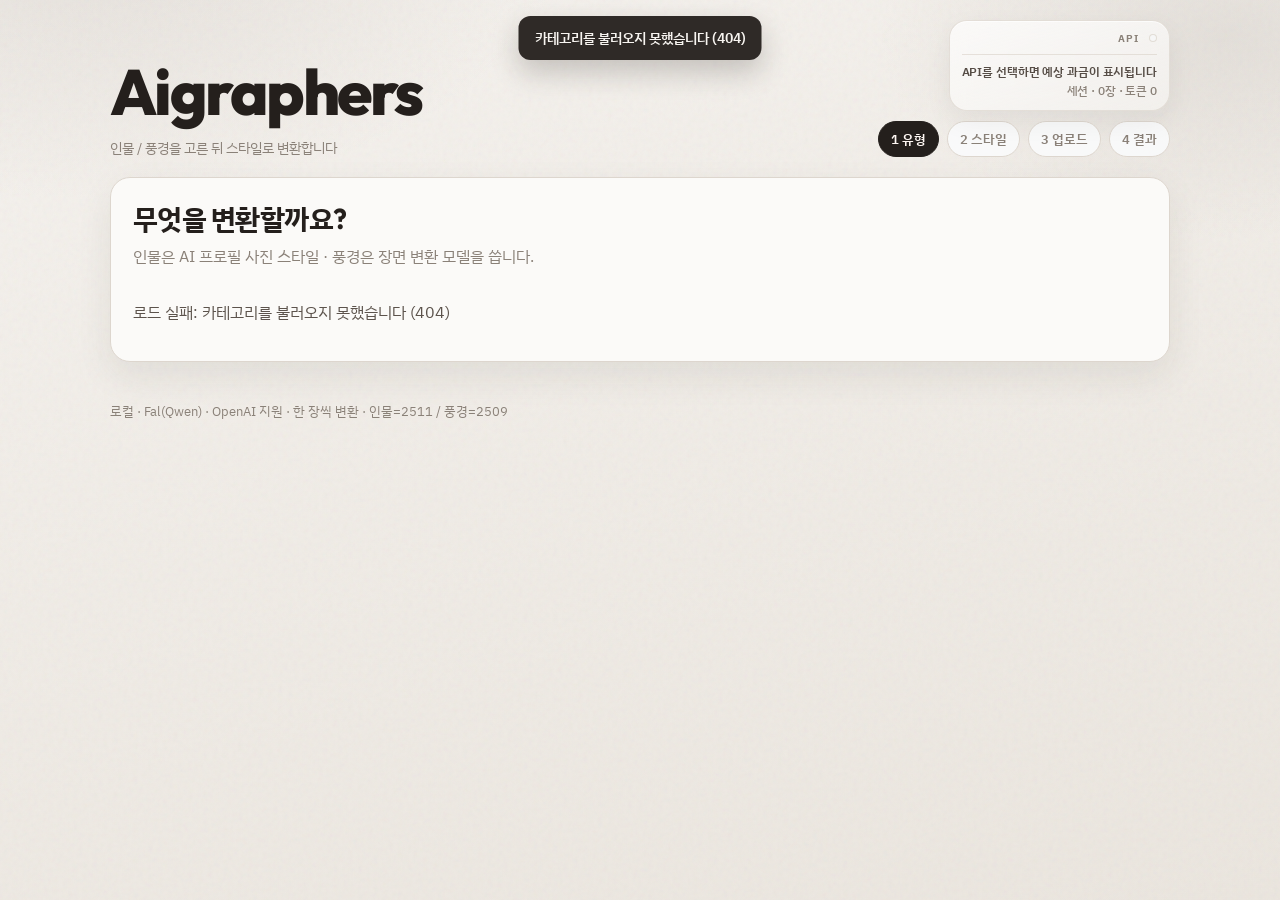
==== index.html @ 9ab33423 "Restructure Aigraphers for Vercel static + Python API. Move UI to root index/css/js, self-contained " ====
<!doctype html>
<html lang="ko">
<head>
  <meta charset="utf-8" />
  <meta name="viewport" content="width=device-width, initial-scale=1" />
  <title>Aigraphers · 사진 변환 작업실</title>
  <link rel="preconnect" href="https://fonts.googleapis.com" />
  <link rel="preconnect" href="https://fonts.gstatic.com" crossorigin />
  <link href="https://fonts.googleapis.com/css2?family=IBM+Plex+Sans+KR:wght@400;500;600;700&family=Outfit:wght@500;600;700;800&display=swap" rel="stylesheet" />
  <link rel="stylesheet" href="/css/styles.css?v=clay3" />
  <link rel="icon" href="/images/favicon.svg" type="image/svg+xml" />
</head>
<body data-theme="clay">
  <div class="grain" aria-hidden="true"></div>
  <div id="errorBanner" class="error-banner hidden" role="alert" aria-live="assertive"></div>

  <header class="top" id="mainHeader">
    <div class="brand">
      <a href="/" class="brand-link" id="brandHome" aria-label="메인으로">
        <h1 id="appTitle">Aigraphers</h1>
        <p id="appSubtitle">인물 / 풍경을 고른 뒤 스타일로 변환합니다</p>
      </a>
    </div>
    <div class="header-right">
      <div class="api-block">
        <div class="api-panel">
          <div class="api-panel-top">
            <span class="api-switch-label">API</span>
            <div class="api-switch-track" id="providerSeg" role="group" aria-label="이미지 엔진 선택"></div>
          </div>
          <div class="api-usage" id="apiUsage" aria-live="polite">
            <p class="api-usage-now" id="apiUsageNow">API를 선택하면 예상 과금이 표시됩니다</p>
            <p class="api-usage-session" id="apiUsageSession">세션 · 0장 · 토큰 0</p>
          </div>
        </div>
      </div>
      <div class="steps" id="stepIndicator">
        <span class="on" data-step="1">1 유형</span>
        <span data-step="2">2 스타일</span>
        <span data-step="3">3 업로드</span>
        <span data-step="4">4 결과</span>
      </div>
    </div>
  </header>

  <main id="mainDefault">
    <section id="step-category" class="panel active">
      <div class="panel-head">
        <h2>무엇을 변환할까요?</h2>
        <p>인물은 AI 프로필 사진 스타일 · 풍경은 장면 변환 모델을 씁니다.</p>
      </div>
      <div class="category-grid" id="categoryGrid"></div>
    </section>

    <section id="step-style" class="panel">
      <div class="panel-head">
        <h2>스타일 선택</h2>
        <p id="categoryLabel">카테고리: -</p>
      </div>
      <div class="style-grid" id="styleGrid"></div>
      <div class="actions">
        <button id="backCategory" class="btn ghost" type="button">유형 다시 고르기</button>
        <button id="toUpload" class="btn primary" disabled>다음 · 사진 업로드</button>
      </div>
    </section>

    <section id="step-upload" class="panel">
      <div class="panel-head">
        <h2>사진 업로드</h2>
        <p id="selectedStyleLabel">선택한 스타일: -</p>
      </div>
      <label class="dropzone" id="dropzone">
        <input type="file" id="fileInput" accept="image/jpeg,image/png,image/webp,image/*" capture="user" hidden />
        <div class="dz-inner">
          <strong>사진을 끌어다 놓거나 탭해서 선택</strong>
          <span>JPEG / PNG / WebP · 최대 12MB</span>
        </div>
      </label>
      <div class="preview-row hidden" id="previewRow">
        <img id="previewImg" alt="업로드 미리보기" />
        <div class="preview-meta">
          <label class="field hidden" id="placeField">
            <span>장소명 (마그넷 텍스트)</span>
            <input id="placeInput" type="text" maxlength="40" placeholder="예: Rome, 제주, Paris" />
          </label>
          <label class="field">
            <span>시드 (선택)</span>
            <input id="seedInput" type="number" placeholder="비우면 자동" />
          </label>
          <button id="startJob" class="btn primary">이 스타일로 변환하기</button>
          <button id="backStyle" class="btn ghost" type="button">스타일 다시 고르기</button>
        </div>
      </div>
    </section>

    <section id="step-result" class="panel">
      <div class="panel-head">
        <h2>결과</h2>
        <p id="jobStatus">대기 중…</p>
      </div>
      <div class="progress"><div id="progressBar"></div></div>
      <div class="compare hidden" id="compare">
        <figure>
          <figcaption>원본</figcaption>
          <img id="resultInput" alt="원본" />
        </figure>
        <figure>
          <figcaption>변환 결과</figcaption>
          <img id="resultOutput" alt="결과" />
        </figure>
      </div>
      <div class="actions">
        <a id="downloadBtn" class="btn primary hidden" download="aigraphers-result.png">다운로드</a>
        <button id="retryBtn" class="btn ghost hidden" type="button">같은 설정으로 다시</button>
        <button id="newJobBtn" class="btn ghost" type="button">새 작업</button>
      </div>
      <pre id="jobMeta" class="meta hidden"></pre>
    </section>
  </main>

  <div id="profileRoot" class="profile-root hidden">
    <header class="profile-header">
      <button type="button" class="profile-back" id="profileBack">← 유형 선택</button>
      <div class="profile-brand">
        <span class="profile-logo" aria-hidden="true">📸</span>
        <div>
          <h1>AI 프로필 사진</h1>
          <p>셀카 한 장 · 4스텝 · 얼굴은 그대로</p>
        </div>
        <span class="profile-badge">⚡ 4스텝</span>
      </div>
    </header>

    <div class="profile-shell">
      <div class="profile-col">
        <div class="profile-upload" id="profileDropzone">
          <input type="file" id="profileFileInput" accept="image/jpeg,image/png,image/webp,image/*" capture="user" hidden />
          <div class="profile-upload-empty" id="profileUploadEmpty">
            <strong>셀카를 여기에 올리세요</strong>
            <span>정면·밝은 셀카 한 장이면 충분해요</span>
          </div>
          <img id="profilePreview" class="profile-preview hidden" alt="업로드 미리보기" />
        </div>

        <p class="profile-flow-hint">1. 셀카 올리기 · 2. 스타일 클릭 (프로필 / 🧩픽셀 / 🎨4컷) · 3. 만들기</p>

        <div class="profile-chips" id="profileChips"></div>

        <div class="profile-tips">
          <strong>💡 팁</strong>
          <p>정면·밝은 셀카일수록 결과가 좋아요 · 클라우드 API는 최대 약 1분 걸릴 수 있어요</p>
          <p class="profile-warn">⚠️ 프로필·이력서용 (여권·관공서 제출 불가)</p>
        </div>

        <button type="button" class="profile-run" id="profileRun" disabled>📸 만들기</button>
      </div>

      <div class="profile-col profile-out-col">
        <div class="profile-out-head">
          <span>결과</span>
          <a id="profileDownload" class="profile-dl hidden" download="aigraphers-profile.png">저장</a>
        </div>
        <div class="profile-out-box" id="profileOutBox">
          <div class="profile-loader hidden" id="profileLoader">
            <div class="profile-spinner"></div>
            <span id="profileLoaderText">AI가 만드는 중…</span>
            <div class="profile-progress"><div id="profileProgressBar"></div></div>
          </div>
          <p class="profile-placeholder" id="profilePlaceholder">여기에 결과가 나옵니다</p>
          <img id="profileResult" class="profile-result hidden" alt="프로필 결과" />
        </div>
        <figure class="profile-compare hidden" id="profileCompare">
          <figcaption>원본</figcaption>
          <img id="profileResultInput" alt="원본" />
        </figure>
      </div>
    </div>
  </div>

  <footer id="mainFooter">
    <span id="footerHint">로컬 · Fal(Qwen) · OpenAI 지원 · 한 장씩 변환 · 인물=2511 / 풍경=2509</span>
  </footer>
  <script src="/js/app.js"></script>
</body>
</html>
---- css/styles.css ----
:root,
body[data-theme="clay"] {
  /* Clay Cafe — warm stone + espresso (no orange) */
  --ink: #241f1c;
  --ink-soft: #564d46;
  --muted: #8a8178;
  --paper: #efeae4;
  --card: #fbfaf8;
  --line: #ddd6ce;
  --accent: #2f2a27;
  --accent-hover: #1a1715;
  --accent-2: #6f655c;
  --accent-soft: rgba(47, 42, 39, 0.1);
  --bg1: rgba(170, 160, 150, 0.22);
  --bg2: rgba(140, 130, 120, 0.14);
  --bg3: #f5f2ee;
  --bg4: #ebe6df;
  --shadow: 0 14px 36px rgba(40, 32, 28, 0.08);
  --radius: 20px;
  --font-display: "Outfit", "IBM Plex Sans KR", sans-serif;
  --font-body: "IBM Plex Sans KR", sans-serif;
}

* { box-sizing: border-box; }
html, body { margin: 0; min-height: 100%; }
body {
  font-family: var(--font-body);
  color: var(--ink);
  background:
    radial-gradient(ellipse 70% 55% at 6% -8%, var(--bg1), transparent 55%),
    radial-gradient(ellipse 55% 45% at 96% 4%, var(--bg2), transparent 50%),
    linear-gradient(165deg, var(--bg3) 0%, var(--bg4) 100%);
  transition: background 0.35s ease, color 0.25s ease;
}

.grain {
  pointer-events: none;
  position: fixed;
  inset: 0;
  opacity: 0.05;
  background-image: url("data:image/svg+xml,%3Csvg viewBox='0 0 200 200' xmlns='http://www.w3.org/2000/svg'%3E%3Cfilter id='n'%3E%3CfeTurbulence type='fractalNoise' baseFrequency='0.9' numOctaves='3' stitchTiles='stitch'/%3E%3C/filter%3E%3Crect width='100%25' height='100%25' filter='url(%23n)'/%3E%3C/svg%3E");
  z-index: 0;
}

.top, main, footer { position: relative; z-index: 1; }

.top {
  max-width: 1100px;
  margin: 0 auto;
  padding: 20px 20px 8px;
  display: flex;
  justify-content: space-between;
  gap: 16px;
  flex-wrap: wrap;
  align-items: end;
}
.brand { display: flex; gap: 14px; align-items: center; }
.brand-link {
  text-decoration: none;
  color: inherit;
  display: block;
  cursor: pointer;
}
.brand-link:hover h1 { opacity: 0.78; }
.brand-link:focus-visible {
  outline: 2px solid var(--ink);
  outline-offset: 4px;
  border-radius: 8px;
}
.brand h1 {
  margin: 0;
  font-family: var(--font-display);
  font-size: clamp(40px, 7vw, 64px);
  font-weight: 800;
  letter-spacing: -0.04em;
  color: var(--ink);
  transition: opacity 0.15s ease;
}
.brand p { margin: 6px 0 0; color: var(--muted); font-size: 14px; }

.steps { display: flex; gap: 8px; flex-wrap: wrap; }
.steps span {
  background: rgba(251, 252, 253, 0.85);
  border: 1px solid var(--line);
  border-radius: 999px;
  padding: 8px 12px;
  font-size: 13px;
  font-weight: 600;
  color: var(--muted);
}
.steps span.on {
  background: var(--ink);
  color: #fff8f4;
  border-color: var(--ink);
}

main { max-width: 1100px; margin: 0 auto; padding: 12px 20px 40px; }
.panel {
  display: none;
  background: var(--card);
  border: 1px solid var(--line);
  border-radius: var(--radius);
  box-shadow: var(--shadow);
  padding: 22px;
  opacity: 1;
}
.panel.active { display: block; animation: rise 0.35s ease; }
@keyframes rise {
  from { opacity: 0; transform: translateY(8px); }
  to { opacity: 1; transform: none; }
}
.panel-head h2 {
  margin: 0;
  font-family: var(--font-display);
  font-size: 28px;
  font-weight: 700;
  letter-spacing: -0.02em;
  color: var(--ink);
}
.panel-head p { margin: 8px 0 0; color: var(--muted); }
.muted { color: var(--muted); }

.category-grid {
  margin-top: 18px;
  display: grid;
  grid-template-columns: repeat(auto-fit, minmax(260px, 1fr));
  gap: 16px;
}
.category-card {
  text-align: left;
  border: 1.5px solid var(--line);
  background: linear-gradient(155deg, var(--card) 0%, color-mix(in srgb, var(--paper) 70%, white) 100%);
  border-radius: 18px;
  padding: 22px 18px;
  cursor: pointer;
  transition: transform 0.15s ease, border-color 0.15s ease, box-shadow 0.15s ease;
  font: inherit;
  color: var(--ink);
  min-height: 180px;
}
.category-card:hover {
  transform: translateY(-3px);
  border-color: var(--accent);
  box-shadow: var(--shadow);
}
.category-card .emoji { font-size: 36px; display: block; margin-bottom: 10px; }
.category-card strong {
  display: block;
  font-size: 22px;
  margin-bottom: 8px;
  font-family: var(--font-display);
  color: var(--ink);
}
.category-card .engine-pill {
  display: inline-block;
  margin-bottom: 10px;
  padding: 4px 10px;
  border-radius: 999px;
  background: var(--accent);
  color: #fffaf8;
  font-size: 12px;
  font-weight: 700;
}
.category-card > span:last-child {
  color: var(--ink-soft);
  font-size: 14px;
  line-height: 1.45;
  display: block;
}

.style-grid {
  margin-top: 18px;
  display: grid;
  grid-template-columns: repeat(auto-fit, minmax(210px, 1fr));
  gap: 14px;
}
.style-card {
  text-align: left;
  border: 1.5px solid var(--line);
  background: linear-gradient(160deg, var(--card), color-mix(in srgb, var(--paper) 65%, white));
  border-radius: 16px;
  padding: 16px;
  cursor: pointer;
  transition: transform 0.15s ease, border-color 0.15s ease, box-shadow 0.15s ease;
  font: inherit;
  color: var(--ink);
}
.style-card:hover { transform: translateY(-2px); border-color: var(--accent-2); }
.style-card.selected {
  border-color: var(--accent);
  box-shadow: 0 0 0 3px var(--accent-soft);
  background: linear-gradient(160deg, var(--card), color-mix(in srgb, var(--accent) 12%, white));
}
.style-card .emoji { font-size: 28px; display: block; margin-bottom: 8px; }
.style-card strong { display: block; font-size: 17px; margin-bottom: 6px; }
.style-card span { color: var(--ink-soft); font-size: 13px; line-height: 1.45; }

.actions { margin-top: 18px; display: flex; gap: 10px; flex-wrap: wrap; }
.btn {
  appearance: none;
  border: 0;
  border-radius: 14px;
  padding: 12px 18px;
  font-weight: 700;
  font-size: 15px;
  cursor: pointer;
  text-decoration: none;
  display: inline-flex;
  align-items: center;
  justify-content: center;
  min-height: 46px;
}
.btn:disabled { opacity: 0.45; cursor: not-allowed; }
.btn.primary {
  background: #2f2a27;
  color: #f7f4f0;
  box-shadow: 0 8px 18px rgba(47, 42, 39, 0.18);
}
.btn.primary:hover:not(:disabled) {
  background: #1a1715;
  filter: none;
}
.btn.ghost {
  background: #fff;
  border: 1px solid var(--line);
  color: var(--ink);
}

.dropzone {
  margin-top: 16px;
  display: block;
  border: 2px dashed color-mix(in srgb, var(--line) 80%, var(--accent-2));
  border-radius: 18px;
  background: color-mix(in srgb, var(--card) 80%, var(--paper));
  min-height: 180px;
  cursor: pointer;
}
.dropzone.drag { border-color: var(--accent); background: color-mix(in srgb, var(--accent) 10%, white); }
.dz-inner {
  min-height: 180px;
  display: grid;
  place-content: center;
  gap: 6px;
  text-align: center;
  padding: 20px;
  color: var(--muted);
}
.preview-row {
  margin-top: 16px;
  display: grid;
  grid-template-columns: 1.1fr 0.9fr;
  gap: 16px;
}
.preview-row img {
  width: 100%;
  border-radius: 16px;
  border: 1px solid var(--line);
  background: #111;
  object-fit: contain;
  max-height: 420px;
}
.preview-meta { display: grid; gap: 12px; align-content: start; }
.field { display: grid; gap: 6px; font-size: 14px; font-weight: 600; }
.field input {
  border: 1px solid var(--line);
  border-radius: 12px;
  padding: 12px 14px;
  font: inherit;
  background: #fff;
}
.hidden { display: none !important; }

.progress {
  margin-top: 12px;
  height: 12px;
  border-radius: 999px;
  background: color-mix(in srgb, var(--line) 70%, white);
  overflow: hidden;
}
#progressBar {
  height: 100%;
  width: 0%;
  background: linear-gradient(90deg, var(--accent), var(--accent-2));
  transition: width 0.35s ease;
}
.compare {
  margin-top: 16px;
  display: grid;
  grid-template-columns: 1fr 1fr;
  gap: 14px;
}
.compare figure { margin: 0; }
.compare figcaption {
  font-size: 13px;
  font-weight: 700;
  margin-bottom: 8px;
  color: var(--muted);
}
.compare img {
  width: 100%;
  border-radius: 16px;
  border: 1px solid var(--line);
  background: #111;
  object-fit: contain;
  max-height: 460px;
}
.meta {
  margin-top: 14px;
  background: var(--ink);
  color: #d7e0e8;
  border-radius: 14px;
  padding: 12px 14px;
  overflow: auto;
  font-size: 12px;
}

footer {
  max-width: 1100px;
  margin: 0 auto;
  padding: 0 20px 28px;
  color: var(--muted);
  font-size: 13px;
  display: flex;
  flex-wrap: wrap;
  align-items: center;
  gap: 12px;
  justify-content: space-between;
}
.footer-logout {
  color: var(--accent);
  font-weight: 600;
  text-decoration: none;
}
.footer-logout:hover { color: var(--accent-hover); text-decoration: underline; }

/* Login */
body.login-page {
  min-height: 100vh;
  display: flex;
  align-items: center;
  justify-content: center;
}
.login-shell {
  position: relative;
  z-index: 1;
  width: min(420px, calc(100% - 40px));
  padding: 24px 0 40px;
}
.login-card {
  background: color-mix(in srgb, var(--card) 92%, transparent);
  border: 1px solid var(--line);
  border-radius: var(--radius);
  box-shadow: var(--shadow);
  padding: 28px 26px 30px;
  display: flex;
  flex-direction: column;
  gap: 14px;
}
.login-card h1 {
  margin: 0;
  font-family: var(--font-display);
  font-size: 34px;
  font-weight: 800;
  letter-spacing: -0.03em;
}
.login-card > p {
  margin: 0 0 4px;
  color: var(--muted);
  font-size: 14px;
}
.login-card .field {
  display: flex;
  flex-direction: column;
  gap: 6px;
}
.login-card .field span {
  font-size: 13px;
  font-weight: 600;
  color: var(--ink-soft);
}
.login-card .field input {
  border: 1px solid var(--line);
  border-radius: 12px;
  padding: 12px 14px;
  font: inherit;
  background: var(--card);
  color: var(--ink);
}
.login-card .field input:focus {
  outline: none;
  border-color: var(--accent);
  box-shadow: 0 0 0 3px var(--accent-soft);
}
.login-card .btn.primary {
  margin-top: 6px;
  width: 100%;
}
.login-error {
  margin: 0;
  padding: 10px 12px;
  border-radius: 12px;
  background: rgba(176, 60, 40, 0.1);
  color: #8a3a28;
  font-size: 13px;
  font-weight: 600;
}

@media (max-width: 800px) {
  .preview-row, .compare { grid-template-columns: 1fr; }
  .top { align-items: start; }
}

.hidden { display: none !important; }

.category-card-profile {
  border-color: color-mix(in srgb, var(--accent) 45%, var(--line));
  background: linear-gradient(165deg, var(--card) 0%, color-mix(in srgb, var(--accent) 12%, white) 100%);
}
.category-grid .category-card:not(.category-card-profile) {
  background: linear-gradient(165deg, var(--card) 0%, color-mix(in srgb, var(--paper) 80%, white) 100%);
}

/* ── AI 프로필 사진 (ai-profile 스타일) ── */
body.profile-mode {
  background: #0d0d0f;
  color: #e8e8ec;
}
body.profile-mode .grain { opacity: 0.04; }

.profile-root {
  min-height: 100vh;
  font-family: "Inter", "IBM Plex Sans KR", system-ui, sans-serif;
  position: relative;
  z-index: 1;
}

.profile-header {
  max-width: 1100px;
  margin: 0 auto;
  padding: 20px 20px 8px;
}

.profile-back {
  background: transparent;
  border: 1px solid #333338;
  color: #9898a8;
  border-radius: 999px;
  padding: 8px 14px;
  font-size: 13px;
  cursor: pointer;
  margin-bottom: 16px;
}
.profile-back:hover { border-color: #12b981; color: #fff; }

.profile-brand {
  display: flex;
  align-items: center;
  gap: 14px;
  flex-wrap: wrap;
}
.profile-logo {
  width: 52px;
  height: 52px;
  border-radius: 16px;
  display: grid;
  place-items: center;
  font-size: 26px;
  background: linear-gradient(135deg, #12b981, #39ff14);
  box-shadow: 0 0 20px rgba(57, 255, 20, 0.35);
}
.profile-brand h1 {
  margin: 0;
  font-size: clamp(22px, 4vw, 30px);
  font-weight: 800;
  text-shadow: 0 0 14px rgba(57, 255, 20, 0.35);
}
.profile-brand p {
  margin: 4px 0 0;
  color: #9898a8;
  font-size: 14px;
}
.profile-badge {
  margin-left: auto;
  background: linear-gradient(135deg, #12b981, #39ff14);
  color: #04140b;
  font-weight: 800;
  font-size: 12px;
  padding: 6px 12px;
  border-radius: 999px;
  box-shadow: 0 0 12px rgba(57, 255, 20, 0.35);
}

.profile-shell {
  max-width: 1100px;
  margin: 0 auto;
  padding: 12px 20px 32px;
  display: grid;
  grid-template-columns: 1fr 1fr;
  gap: 20px;
  align-items: start;
}

.profile-upload {
  min-height: 220px;
  border: 2px dashed #333338;
  border-radius: 18px;
  background: #141416;
  display: grid;
  place-items: center;
  cursor: pointer;
  overflow: hidden;
  position: relative;
  transition: border-color 0.15s, box-shadow 0.15s;
}
.profile-upload.drag,
.profile-upload:hover {
  border-color: #12b981;
  box-shadow: 0 0 24px rgba(57, 255, 20, 0.12);
}
.profile-upload-empty {
  text-align: center;
  padding: 24px;
  color: #9898a8;
}
.profile-upload-empty strong {
  display: block;
  color: #e8e8ec;
  font-size: 17px;
  margin-bottom: 8px;
}
.profile-preview {
  width: 100%;
  max-height: 320px;
  object-fit: contain;
  background: #0d0d0f;
}

.profile-flow-hint {
  margin: 14px 0 10px;
  font-size: 13px;
  color: #555560;
  line-height: 1.5;
}

.profile-chips {
  display: flex;
  flex-wrap: wrap;
  gap: 8px;
  margin-bottom: 14px;
}
.profile-chip {
  background: rgba(57, 255, 20, 0.08);
  border: 1px solid #333338;
  color: #e8e8ec;
  border-radius: 999px;
  padding: 10px 14px;
  font-size: 13px;
  font-weight: 600;
  cursor: pointer;
  transition: all 0.15s ease;
}
.profile-chip:hover {
  background: rgba(57, 255, 20, 0.2);
  border-color: #12b981;
  transform: translateY(-1px);
  box-shadow: 0 0 14px rgba(57, 255, 20, 0.25);
}
.profile-chip.selected {
  background: rgba(57, 255, 20, 0.25);
  border-color: #39ff14;
  color: #fff;
}

.profile-tips {
  background: #141416;
  border: 1px solid #2a2a2e;
  border-radius: 14px;
  padding: 12px 14px;
  font-size: 13px;
  color: #9898a8;
  margin-bottom: 16px;
  line-height: 1.55;
}
.profile-tips strong { color: #e8e8ec; }
.profile-warn { color: #ffb347; margin-top: 8px; margin-bottom: 0; }

.profile-run {
  width: 100%;
  border: none;
  border-radius: 14px;
  padding: 16px 20px;
  font-size: 16px;
  font-weight: 800;
  cursor: pointer;
  background: linear-gradient(135deg, #12b981, #39ff14);
  color: #04140b;
  box-shadow: 0 6px 24px rgba(57, 255, 20, 0.3);
  letter-spacing: 0.3px;
}
.profile-run:disabled {
  opacity: 0.45;
  cursor: not-allowed;
  box-shadow: none;
}
.profile-run:not(:disabled):hover {
  transform: translateY(-1px);
  box-shadow: 0 8px 28px rgba(57, 255, 20, 0.45);
}

.profile-out-col { min-height: 360px; }
.profile-out-head {
  display: flex;
  justify-content: space-between;
  align-items: center;
  margin-bottom: 10px;
  font-weight: 700;
  color: #9898a8;
}
.profile-dl {
  color: #39ff14;
  text-decoration: none;
  font-size: 14px;
  font-weight: 600;
}
.profile-out-box {
  min-height: 320px;
  background: #141416;
  border: 1px solid #2a2a2e;
  border-radius: 18px;
  display: grid;
  place-items: center;
  position: relative;
  overflow: hidden;
}
.profile-placeholder {
  color: #555560;
  font-size: 14px;
  margin: 0;
}
.profile-result {
  width: 100%;
  max-height: 480px;
  object-fit: contain;
}
.profile-loader {
  position: absolute;
  inset: 0;
  display: flex;
  flex-direction: column;
  align-items: center;
  justify-content: center;
  gap: 12px;
  background: rgba(13, 13, 15, 0.92);
  z-index: 2;
}
.profile-spinner {
  width: 40px;
  height: 40px;
  border: 3px solid #333338;
  border-top-color: #39ff14;
  border-radius: 50%;
  animation: profile-spin 0.8s linear infinite;
}
@keyframes profile-spin { to { transform: rotate(360deg); } }
.profile-progress {
  width: min(240px, 80%);
  height: 6px;
  background: #222226;
  border-radius: 999px;
  overflow: hidden;
}
.profile-progress div {
  height: 100%;
  width: 0%;
  background: linear-gradient(90deg, #12b981, #39ff14);
  transition: width 0.35s ease;
}
.profile-compare {
  margin: 12px 0 0;
}
.profile-compare figcaption {
  font-size: 12px;
  color: #555560;
  margin-bottom: 6px;
}
.profile-compare img {
  width: 100%;
  max-height: 120px;
  object-fit: contain;
  border-radius: 10px;
  border: 1px solid #2a2a2e;
  background: #0d0d0f;
}

@media (max-width: 860px) {
  .profile-shell { grid-template-columns: 1fr; }
  .profile-badge { margin-left: 0; }
}

.header-right {
  display: flex;
  flex-direction: column;
  align-items: flex-end;
  gap: 10px;
}
.api-block {
  max-width: min(440px, 100%);
}
.api-panel {
  display: flex;
  flex-direction: column;
  gap: 0;
  padding: 10px 12px 11px;
  border-radius: 18px;
  background:
    linear-gradient(165deg, rgba(255, 255, 255, 0.72), rgba(251, 250, 248, 0.55));
  border: 1px solid color-mix(in srgb, var(--line) 75%, transparent);
  box-shadow:
    0 1px 0 rgba(255, 255, 255, 0.65) inset,
    0 10px 28px rgba(40, 32, 28, 0.06);
  backdrop-filter: blur(10px);
  -webkit-backdrop-filter: blur(10px);
}
.api-panel-top {
  display: flex;
  align-items: center;
  justify-content: flex-end;
  gap: 10px;
}
.api-switch-label {
  font-size: 10px;
  font-weight: 700;
  letter-spacing: 0.1em;
  text-transform: uppercase;
  color: var(--muted);
  flex-shrink: 0;
}
.api-switch-track {
  display: inline-flex;
  padding: 3px;
  gap: 2px;
  background: color-mix(in srgb, var(--ink) 4%, #fff);
  border-radius: 999px;
  border: 1px solid color-mix(in srgb, var(--line) 80%, transparent);
}
.api-chip {
  appearance: none;
  border: 0;
  background: transparent;
  color: var(--muted);
  font: inherit;
  font-size: 12.5px;
  font-weight: 600;
  letter-spacing: -0.01em;
  padding: 7px 13px;
  border-radius: 999px;
  cursor: pointer;
  display: inline-flex;
  align-items: center;
  gap: 5px;
  transition: background 0.18s ease, color 0.18s ease, box-shadow 0.18s ease, transform 0.15s ease;
}
.api-chip em {
  font-style: normal;
  font-size: 9px;
  font-weight: 700;
  letter-spacing: 0.06em;
  text-transform: uppercase;
  opacity: 0.5;
}
.api-chip:hover:not(:disabled) {
  color: var(--ink);
}
.api-chip.on {
  background: var(--ink);
  color: #f7f4f0;
  box-shadow: 0 4px 12px rgba(36, 31, 28, 0.18);
}
.api-chip:disabled {
  opacity: 0.38;
  cursor: not-allowed;
}
.api-usage {
  margin-top: 9px;
  padding-top: 9px;
  border-top: 1px solid color-mix(in srgb, var(--line) 70%, transparent);
  text-align: right;
}
.api-usage-now,
.api-usage-session {
  margin: 0;
  font-size: 11.5px;
  line-height: 1.4;
  letter-spacing: -0.01em;
}
.api-usage-now {
  color: var(--ink-soft);
  font-weight: 600;
}
.api-usage-session {
  margin-top: 3px;
  color: var(--muted);
  font-weight: 500;
}
@media (max-width: 720px) {
  .header-right { align-items: stretch; width: 100%; }
  .api-block { max-width: none; }
  .api-panel-top { justify-content: space-between; }
  .api-switch-track { flex: 1; }
  .api-chip { flex: 1; justify-content: center; }
  .api-usage { text-align: left; }
}

/* Login */
.login-page .login-shell {
  min-height: 100vh;
  display: grid;
  place-items: center;
  padding: 24px;
  position: relative;
  z-index: 1;
}
.login-card {
  width: min(400px, 100%);
  background: var(--card);
  border: 1px solid var(--line);
  border-radius: 20px;
  box-shadow: var(--shadow);
  padding: 28px 24px;
  display: grid;
  gap: 14px;
}
.login-card h1 {
  margin: 0;
  font-family: var(--font-display);
  font-size: 32px;
  letter-spacing: -0.04em;
}
.login-card > p {
  margin: 0;
  color: var(--muted);
  font-size: 14px;
}
.login-card .btn.primary {
  width: 100%;
  margin-top: 6px;
  background: #2f2a27;
  color: #f7f4f0;
  border: 0;
  box-shadow: 0 10px 24px rgba(36, 31, 28, 0.16);
}
.login-card .btn.primary:hover:not(:disabled) {
  background: #1a1715;
}
.login-error {
  margin: 0;
  padding: 10px 12px;
  border-radius: 10px;
  background: #f1efec;
  color: #5c534c;
  font-size: 13px;
  font-weight: 600;
}


/* Error toast / banner */
.error-banner {
  position: fixed;
  top: 16px;
  left: 50%;
  transform: translateX(-50%);
  z-index: 1000;
  max-width: min(560px, calc(100vw - 32px));
  padding: 12px 16px;
  border-radius: 12px;
  background: #2f2a27;
  color: #f7f4f0;
  font-size: 14px;
  font-weight: 600;
  line-height: 1.45;
  box-shadow: 0 12px 28px rgba(36, 31, 28, 0.22);
  cursor: pointer;
}
.error-banner.hidden { display: none; }
.error-banner.is-visible { display: block; animation: banner-in 0.22s ease; }
@keyframes banner-in {
  from { opacity: 0; transform: translateX(-50%) translateY(-8px); }
  to { opacity: 1; transform: translateX(-50%) translateY(0); }
}
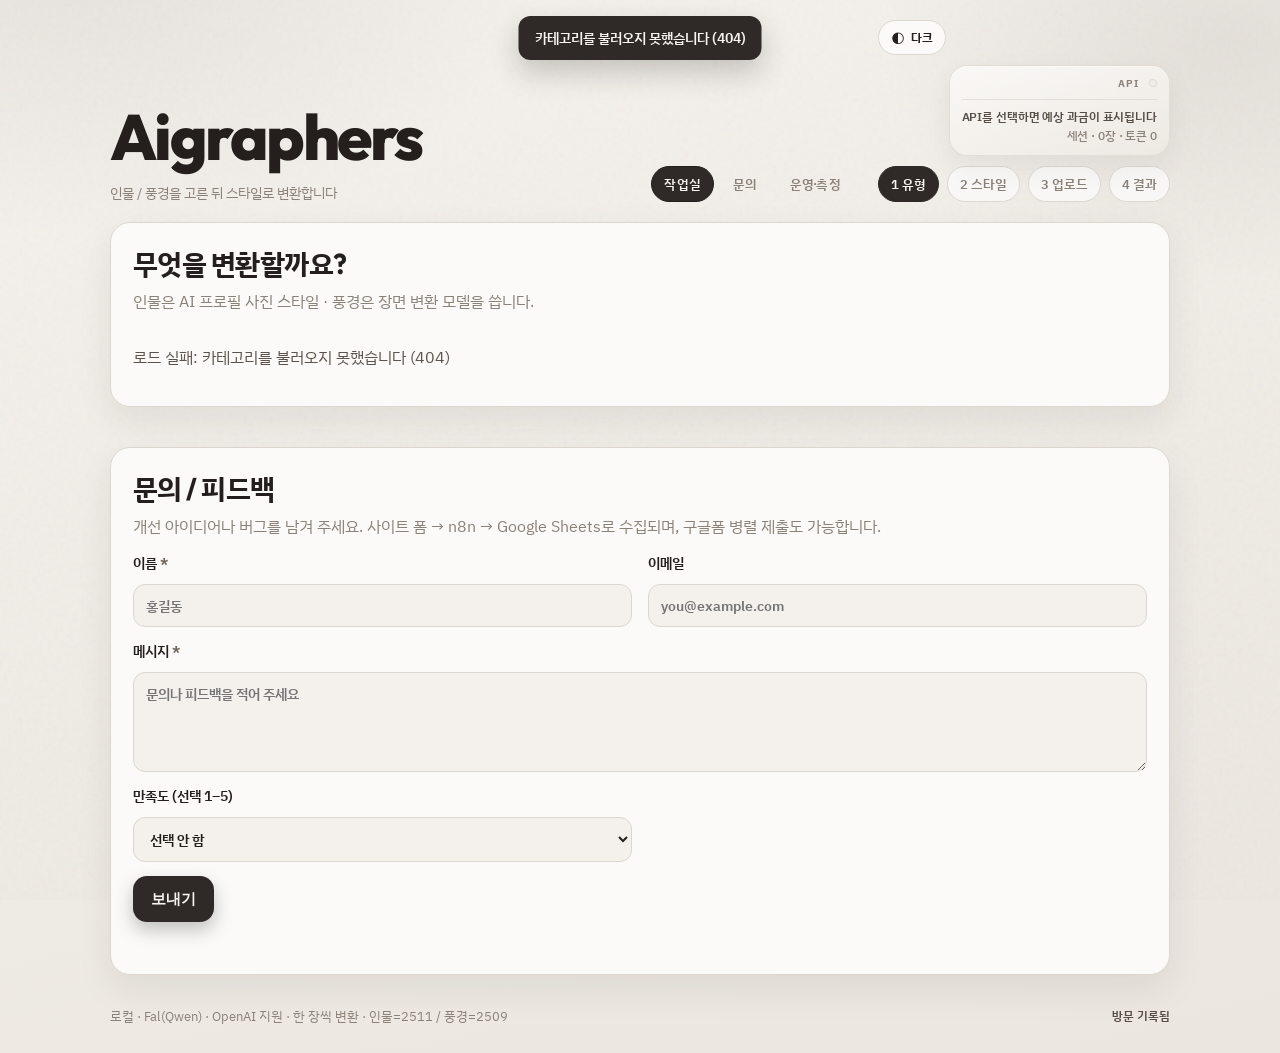
==== commit 34ab18a4: "Add ops pages, evidence docs, n8n logging, and Fal balance UX. Ship contact/ops pages, planning PDF," ====
--- a/index.html
+++ b/index.html
@@ -7,12 +7,21 @@
   <link rel="preconnect" href="https://fonts.googleapis.com" />
   <link rel="preconnect" href="https://fonts.gstatic.com" crossorigin />
   <link href="https://fonts.googleapis.com/css2?family=IBM+Plex+Sans+KR:wght@400;500;600;700&family=Outfit:wght@500;600;700;800&display=swap" rel="stylesheet" />
-  <link rel="stylesheet" href="/css/styles.css?v=clay3" />
+  <link rel="stylesheet" href="/css/styles.css?v=clay6" />
   <link rel="icon" href="/images/favicon.svg" type="image/svg+xml" />
+  <script>
+    (function () {
+      try {
+        var t = localStorage.getItem("aigraphers-theme");
+        if (t === "clay-dark" || t === "clay") document.documentElement.setAttribute("data-theme-boot", t);
+      } catch (e) {}
+    })();
+  </script>
 </head>
 <body data-theme="clay">
   <div class="grain" aria-hidden="true"></div>
   <div id="errorBanner" class="error-banner hidden" role="alert" aria-live="assertive"></div>
+  <div id="successBanner" class="success-banner hidden" role="status" aria-live="polite"></div>
 
   <header class="top" id="mainHeader">
     <div class="brand">
@@ -21,7 +30,16 @@
         <p id="appSubtitle">인물 / 풍경을 고른 뒤 스타일로 변환합니다</p>
       </a>
     </div>
+    <nav class="site-nav" aria-label="주요 페이지">
+      <a href="/" class="site-nav-link is-active">작업실</a>
+      <a href="/contact.html" class="site-nav-link">문의</a>
+      <a href="/ops.html" class="site-nav-link">운영·측정</a>
+    </nav>
     <div class="header-right">
+      <button type="button" class="theme-toggle" id="themeToggle" aria-label="다크 모드 전환" title="테마 전환">
+        <span class="theme-toggle-icon" aria-hidden="true">◐</span>
+        <span class="theme-toggle-label" id="themeToggleLabel">다크</span>
+      </button>
       <div class="api-block">
         <div class="api-panel">
           <div class="api-panel-top">
@@ -177,9 +195,53 @@
     </div>
   </div>
 
+  <section class="contact-section" id="contactSection" aria-labelledby="contactTitle">
+    <div class="contact-inner">
+      <div class="panel-head">
+        <h2 id="contactTitle">문의 / 피드백</h2>
+        <p>개선 아이디어나 버그를 남겨 주세요. 사이트 폼 → n8n → Google Sheets로 수집되며, 구글폼 병렬 제출도 가능합니다.</p>
+      </div>
+      <form id="contactForm" class="contact-form" novalidate>
+        <label class="field">
+          <span>이름 <em>*</em></span>
+          <input id="contactName" name="name" type="text" maxlength="80" required autocomplete="name" placeholder="홍길동" />
+        </label>
+        <label class="field">
+          <span>이메일</span>
+          <input id="contactEmail" name="email" type="email" maxlength="120" autocomplete="email" placeholder="you@example.com" />
+        </label>
+        <label class="field contact-message">
+          <span>메시지 <em>*</em></span>
+          <textarea id="contactMessage" name="message" rows="4" maxlength="2000" required placeholder="문의나 피드백을 적어 주세요"></textarea>
+        </label>
+        <label class="field">
+          <span>만족도 (선택 1–5)</span>
+          <select id="contactRating" name="rating">
+            <option value="">선택 안 함</option>
+            <option value="5">5 · 최고</option>
+            <option value="4">4</option>
+            <option value="3">3</option>
+            <option value="2">2</option>
+            <option value="1">1 · 아쉬움</option>
+          </select>
+        </label>
+        <div class="contact-actions">
+          <button type="submit" class="btn primary" id="contactSubmit">보내기</button>
+          <a id="googleFormLink" class="btn ghost hidden" href="#" target="_blank" rel="noopener noreferrer">구글폼으로도 남기기</a>
+        </div>
+        <p id="contactStatus" class="contact-status" role="status" aria-live="polite"></p>
+      </form>
+      <div id="googleFormEmbed" class="google-form-embed hidden" hidden>
+        <p class="google-form-embed-label">구글폼 병렬 응답</p>
+        <iframe id="googleFormFrame" title="Google Form" loading="lazy" referrerpolicy="no-referrer-when-downgrade"></iframe>
+      </div>
+    </div>
+  </section>
+
   <footer id="mainFooter">
     <span id="footerHint">로컬 · Fal(Qwen) · OpenAI 지원 · 한 장씩 변환 · 인물=2511 / 풍경=2509</span>
+    <span id="visitHint" class="visit-hint" aria-live="polite"></span>
   </footer>
-  <script src="/js/app.js"></script>
+  <script src="/js/app.js?v=clay6"></script>
 </body>
 </html>
--- a/css/styles.css
+++ b/css/styles.css
@@ -1,5 +1,6 @@
 :root,
-body[data-theme="clay"] {
+body[data-theme="clay"],
+html[data-theme-boot="clay"] body {
   /* Clay Cafe — warm stone + espresso (no orange) */
   --ink: #241f1c;
   --ink-soft: #564d46;
@@ -16,9 +17,32 @@
   --bg3: #f5f2ee;
   --bg4: #ebe6df;
   --shadow: 0 14px 36px rgba(40, 32, 28, 0.08);
+  --btn-fg: #f7f4f0;
+  --chip-on-fg: #f7f4f0;
   --radius: 20px;
   --font-display: "Outfit", "IBM Plex Sans KR", sans-serif;
   --font-body: "IBM Plex Sans KR", sans-serif;
+}
+
+body[data-theme="clay-dark"],
+html[data-theme-boot="clay-dark"] body {
+  --ink: #f3eee8;
+  --ink-soft: #c9c0b6;
+  --muted: #9a9086;
+  --paper: #2a2623;
+  --card: #1f1c1a;
+  --line: #3d3732;
+  --accent: #e8e0d6;
+  --accent-hover: #fff8f0;
+  --accent-2: #a89c90;
+  --accent-soft: rgba(232, 224, 214, 0.12);
+  --bg1: rgba(120, 100, 80, 0.18);
+  --bg2: rgba(80, 70, 60, 0.22);
+  --bg3: #161412;
+  --bg4: #1c1917;
+  --shadow: 0 14px 36px rgba(0, 0, 0, 0.35);
+  --btn-fg: #1a1715;
+  --chip-on-fg: #1a1715;
 }
 
 * { box-sizing: border-box; }
@@ -80,7 +104,7 @@
 
 .steps { display: flex; gap: 8px; flex-wrap: wrap; }
 .steps span {
-  background: rgba(251, 252, 253, 0.85);
+  background: color-mix(in srgb, var(--card) 85%, transparent);
   border: 1px solid var(--line);
   border-radius: 999px;
   padding: 8px 12px;
@@ -89,9 +113,9 @@
   color: var(--muted);
 }
 .steps span.on {
-  background: var(--ink);
-  color: #fff8f4;
-  border-color: var(--ink);
+  background: var(--accent);
+  color: var(--btn-fg);
+  border-color: var(--accent);
 }
 
 main { max-width: 1100px; margin: 0 auto; padding: 12px 20px 40px; }
@@ -129,7 +153,7 @@
 .category-card {
   text-align: left;
   border: 1.5px solid var(--line);
-  background: linear-gradient(155deg, var(--card) 0%, color-mix(in srgb, var(--paper) 70%, white) 100%);
+  background: linear-gradient(155deg, var(--card) 0%, color-mix(in srgb, var(--paper) 70%, var(--card)) 100%);
   border-radius: 18px;
   padding: 22px 18px;
   cursor: pointer;
@@ -142,6 +166,9 @@
   transform: translateY(-3px);
   border-color: var(--accent);
   box-shadow: var(--shadow);
+}
+.category-card:active {
+  transform: scale(0.985) translateY(-1px);
 }
 .category-card .emoji { font-size: 36px; display: block; margin-bottom: 10px; }
 .category-card strong {
@@ -209,19 +236,21 @@
   align-items: center;
   justify-content: center;
   min-height: 46px;
+  transition: transform 0.12s ease, box-shadow 0.15s ease, background 0.15s ease;
 }
 .btn:disabled { opacity: 0.45; cursor: not-allowed; }
+.btn:active:not(:disabled) { transform: scale(0.97); }
 .btn.primary {
-  background: #2f2a27;
-  color: #f7f4f0;
-  box-shadow: 0 8px 18px rgba(47, 42, 39, 0.18);
+  background: var(--accent);
+  color: var(--btn-fg);
+  box-shadow: 0 8px 18px color-mix(in srgb, var(--accent) 28%, transparent);
 }
 .btn.primary:hover:not(:disabled) {
-  background: #1a1715;
+  background: var(--accent-hover);
   filter: none;
 }
 .btn.ghost {
-  background: #fff;
+  background: var(--card);
   border: 1px solid var(--line);
   color: var(--ink);
 }
@@ -326,12 +355,253 @@
   gap: 12px;
   justify-content: space-between;
 }
+.visit-hint {
+  font-weight: 600;
+  color: var(--ink-soft);
+  font-size: 12px;
+}
 .footer-logout {
   color: var(--accent);
   font-weight: 600;
   text-decoration: none;
 }
 .footer-logout:hover { color: var(--accent-hover); text-decoration: underline; }
+
+/* Theme toggle */
+.theme-toggle {
+  appearance: none;
+  display: inline-flex;
+  align-items: center;
+  gap: 6px;
+  border: 1px solid var(--line);
+  background: var(--card);
+  color: var(--ink);
+  border-radius: 999px;
+  padding: 8px 12px;
+  font: inherit;
+  font-size: 12px;
+  font-weight: 700;
+  cursor: pointer;
+  transition: transform 0.12s ease, background 0.15s ease, border-color 0.15s ease;
+  align-self: flex-start;
+}
+.theme-toggle:hover { border-color: var(--accent-2); }
+.theme-toggle:active { transform: scale(0.96); }
+.theme-toggle-icon { font-size: 14px; line-height: 1; }
+
+/* Site nav — 3 independent pages */
+.site-nav {
+  display: flex;
+  gap: 6px;
+  flex-wrap: wrap;
+  align-items: center;
+  margin: 0 8px 0 auto;
+}
+.site-nav-link {
+  font-family: Outfit, "IBM Plex Sans KR", sans-serif;
+  font-size: 13px;
+  font-weight: 600;
+  letter-spacing: 0.02em;
+  color: var(--muted);
+  text-decoration: none;
+  padding: 8px 12px;
+  border-radius: 999px;
+  border: 1px solid transparent;
+  transition: color 0.15s ease, background 0.15s ease, border-color 0.15s ease;
+}
+.site-nav-link:hover {
+  color: var(--ink);
+  background: color-mix(in srgb, var(--card) 70%, transparent);
+  border-color: var(--line);
+}
+.site-nav-link.is-active {
+  color: var(--btn-fg);
+  background: var(--accent);
+  border-color: color-mix(in srgb, var(--accent) 70%, #000);
+}
+.page-shell {
+  position: relative;
+  z-index: 1;
+  max-width: 920px;
+  margin: 0 auto;
+  padding: 28px 20px 48px;
+}
+.page-shell h1 {
+  font-family: Outfit, "IBM Plex Sans KR", sans-serif;
+  font-size: clamp(28px, 4vw, 40px);
+  margin: 0 0 8px;
+}
+.page-shell .lede {
+  color: var(--muted);
+  font-size: 15px;
+  line-height: 1.55;
+  margin: 0 0 24px;
+  max-width: 62ch;
+}
+.page-card {
+  background: var(--card);
+  border: 1px solid var(--line);
+  border-radius: var(--radius);
+  box-shadow: var(--shadow);
+  padding: 22px;
+  margin-bottom: 16px;
+}
+.page-card h2 {
+  margin: 0 0 8px;
+  font-size: 18px;
+}
+.page-card p, .page-card li {
+  color: var(--muted);
+  line-height: 1.55;
+  font-size: 14px;
+}
+.page-card ul { padding-left: 1.2em; margin: 8px 0 0; }
+.page-links { display: flex; flex-wrap: wrap; gap: 10px; margin-top: 14px; }
+@media (max-width: 860px) {
+  .site-nav { margin: 8px 0; width: 100%; }
+  header.top { flex-wrap: wrap; }
+}
+
+
+/* Contact / feedback */
+.contact-section {
+  position: relative;
+  z-index: 1;
+  max-width: 1100px;
+  margin: 0 auto 8px;
+  padding: 0 20px 24px;
+}
+.contact-inner {
+  background: var(--card);
+  border: 1px solid var(--line);
+  border-radius: var(--radius);
+  box-shadow: var(--shadow);
+  padding: 22px;
+}
+.contact-form {
+  margin-top: 16px;
+  display: grid;
+  grid-template-columns: 1fr 1fr;
+  gap: 14px 16px;
+}
+.contact-form .contact-message { grid-column: 1 / -1; }
+.contact-form .field span em {
+  font-style: normal;
+  color: var(--accent-2);
+  font-weight: 700;
+}
+.contact-form input,
+.contact-form textarea,
+.contact-form select {
+  width: 100%;
+  margin-top: 6px;
+  padding: 11px 12px;
+  border-radius: 12px;
+  border: 1px solid var(--line);
+  background: color-mix(in srgb, var(--paper) 55%, var(--card));
+  color: var(--ink);
+  font: inherit;
+  font-size: 14px;
+}
+.contact-form textarea { resize: vertical; min-height: 96px; }
+.contact-actions {
+  grid-column: 1 / -1;
+  display: flex;
+  flex-wrap: wrap;
+  gap: 10px;
+  align-items: center;
+}
+.contact-status {
+  grid-column: 1 / -1;
+  margin: 0;
+  min-height: 1.2em;
+  font-size: 13px;
+  font-weight: 600;
+  color: var(--ink-soft);
+}
+.contact-status.is-ok { color: var(--accent); }
+.contact-status.is-err { color: #b4533a; }
+body[data-theme="clay-dark"] .contact-status.is-err { color: #f0a090; }
+
+@media (max-width: 640px) {
+  .contact-form { grid-template-columns: 1fr; }
+}
+
+/* Result success pulse */
+.compare.result-pop,
+.profile-result.result-pop {
+  animation: result-pop 0.55s ease;
+}
+@keyframes result-pop {
+  0% { opacity: 0.55; transform: scale(0.985); }
+  55% { opacity: 1; transform: scale(1.012); }
+  100% { opacity: 1; transform: none; }
+}
+
+.success-banner {
+  position: fixed;
+  top: 16px;
+  left: 50%;
+  transform: translateX(-50%);
+  z-index: 1000;
+  max-width: min(560px, calc(100vw - 32px));
+  padding: 12px 16px;
+  border-radius: 12px;
+  background: var(--accent);
+  color: var(--btn-fg);
+  font-size: 14px;
+  font-weight: 600;
+  line-height: 1.45;
+  box-shadow: 0 12px 28px color-mix(in srgb, var(--accent) 28%, transparent);
+  cursor: pointer;
+}
+.success-banner.hidden { display: none; }
+.success-banner.is-visible { display: block; animation: banner-in 0.22s ease; }
+.success-banner.is-pulse {
+  animation: banner-in 0.22s ease, success-toast-pulse 0.55s ease 0.12s;
+}
+@keyframes success-toast-pulse {
+  0%, 100% { transform: translateX(-50%) scale(1); }
+  40% { transform: translateX(-50%) scale(1.035); }
+  70% { transform: translateX(-50%) scale(0.99); }
+}
+
+.google-form-embed {
+  margin-top: 18px;
+  padding-top: 16px;
+  border-top: 1px solid var(--line);
+}
+.google-form-embed.hidden,
+.google-form-embed[hidden] { display: none; }
+.google-form-embed-label {
+  margin: 0 0 10px;
+  font-size: 13px;
+  font-weight: 600;
+  color: var(--ink-soft);
+}
+.google-form-embed iframe {
+  width: 100%;
+  min-height: 520px;
+  border: 1px solid var(--line);
+  border-radius: 14px;
+  background: var(--paper);
+}
+
+@media (prefers-reduced-motion: reduce) {
+  *,
+  *::before,
+  *::after {
+    animation-duration: 0.01ms !important;
+    animation-iteration-count: 1 !important;
+    transition-duration: 0.01ms !important;
+  }
+  .btn:active:not(:disabled),
+  .api-chip:active:not(:disabled),
+  .category-card:active,
+  .theme-toggle:active {
+    transform: none;
+  }
+}
 
 /* Login */
 body.login-page {
@@ -713,11 +983,11 @@
   padding: 10px 12px 11px;
   border-radius: 18px;
   background:
-    linear-gradient(165deg, rgba(255, 255, 255, 0.72), rgba(251, 250, 248, 0.55));
+    linear-gradient(165deg, color-mix(in srgb, var(--card) 88%, transparent), color-mix(in srgb, var(--paper) 70%, transparent));
   border: 1px solid color-mix(in srgb, var(--line) 75%, transparent);
   box-shadow:
-    0 1px 0 rgba(255, 255, 255, 0.65) inset,
-    0 10px 28px rgba(40, 32, 28, 0.06);
+    0 1px 0 color-mix(in srgb, var(--card) 65%, transparent) inset,
+    0 10px 28px color-mix(in srgb, var(--ink) 6%, transparent);
   backdrop-filter: blur(10px);
   -webkit-backdrop-filter: blur(10px);
 }
@@ -739,7 +1009,7 @@
   display: inline-flex;
   padding: 3px;
   gap: 2px;
-  background: color-mix(in srgb, var(--ink) 4%, #fff);
+  background: color-mix(in srgb, var(--ink) 6%, var(--card));
   border-radius: 999px;
   border: 1px solid color-mix(in srgb, var(--line) 80%, transparent);
 }
@@ -771,10 +1041,13 @@
 .api-chip:hover:not(:disabled) {
   color: var(--ink);
 }
+.api-chip:active:not(:disabled) {
+  transform: scale(0.96);
+}
 .api-chip.on {
-  background: var(--ink);
-  color: #f7f4f0;
-  box-shadow: 0 4px 12px rgba(36, 31, 28, 0.18);
+  background: var(--accent);
+  color: var(--chip-on-fg);
+  box-shadow: 0 4px 12px color-mix(in srgb, var(--accent) 28%, transparent);
 }
 .api-chip:disabled {
   opacity: 0.38;
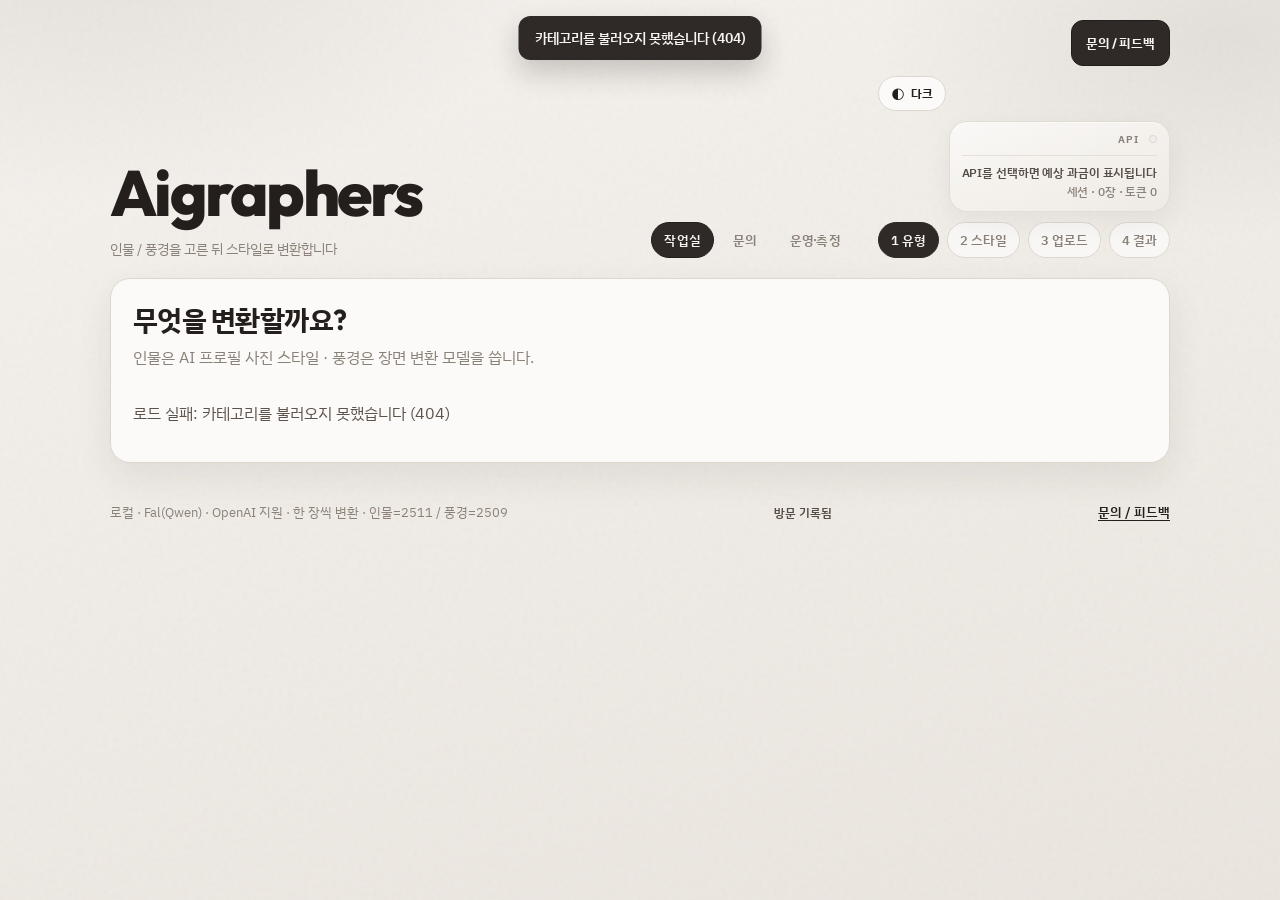
==== commit 0c66c1c4: "Move contact form off the atelier page into its own route. Add a header CTA (and footer link) that n" ====
--- a/index.html
+++ b/index.html
@@ -7,7 +7,7 @@
   <link rel="preconnect" href="https://fonts.googleapis.com" />
   <link rel="preconnect" href="https://fonts.gstatic.com" crossorigin />
   <link href="https://fonts.googleapis.com/css2?family=IBM+Plex+Sans+KR:wght@400;500;600;700&family=Outfit:wght@500;600;700;800&display=swap" rel="stylesheet" />
-  <link rel="stylesheet" href="/css/styles.css?v=clay6" />
+  <link rel="stylesheet" href="/css/styles.css?v=clay7" />
   <link rel="icon" href="/images/favicon.svg" type="image/svg+xml" />
   <script>
     (function () {
@@ -36,6 +36,7 @@
       <a href="/ops.html" class="site-nav-link">운영·측정</a>
     </nav>
     <div class="header-right">
+      <a href="/contact.html" class="btn contact-cta" id="contactCta">문의 / 피드백</a>
       <button type="button" class="theme-toggle" id="themeToggle" aria-label="다크 모드 전환" title="테마 전환">
         <span class="theme-toggle-icon" aria-hidden="true">◐</span>
         <span class="theme-toggle-label" id="themeToggleLabel">다크</span>
@@ -195,53 +196,11 @@
     </div>
   </div>
 
-  <section class="contact-section" id="contactSection" aria-labelledby="contactTitle">
-    <div class="contact-inner">
-      <div class="panel-head">
-        <h2 id="contactTitle">문의 / 피드백</h2>
-        <p>개선 아이디어나 버그를 남겨 주세요. 사이트 폼 → n8n → Google Sheets로 수집되며, 구글폼 병렬 제출도 가능합니다.</p>
-      </div>
-      <form id="contactForm" class="contact-form" novalidate>
-        <label class="field">
-          <span>이름 <em>*</em></span>
-          <input id="contactName" name="name" type="text" maxlength="80" required autocomplete="name" placeholder="홍길동" />
-        </label>
-        <label class="field">
-          <span>이메일</span>
-          <input id="contactEmail" name="email" type="email" maxlength="120" autocomplete="email" placeholder="you@example.com" />
-        </label>
-        <label class="field contact-message">
-          <span>메시지 <em>*</em></span>
-          <textarea id="contactMessage" name="message" rows="4" maxlength="2000" required placeholder="문의나 피드백을 적어 주세요"></textarea>
-        </label>
-        <label class="field">
-          <span>만족도 (선택 1–5)</span>
-          <select id="contactRating" name="rating">
-            <option value="">선택 안 함</option>
-            <option value="5">5 · 최고</option>
-            <option value="4">4</option>
-            <option value="3">3</option>
-            <option value="2">2</option>
-            <option value="1">1 · 아쉬움</option>
-          </select>
-        </label>
-        <div class="contact-actions">
-          <button type="submit" class="btn primary" id="contactSubmit">보내기</button>
-          <a id="googleFormLink" class="btn ghost hidden" href="#" target="_blank" rel="noopener noreferrer">구글폼으로도 남기기</a>
-        </div>
-        <p id="contactStatus" class="contact-status" role="status" aria-live="polite"></p>
-      </form>
-      <div id="googleFormEmbed" class="google-form-embed hidden" hidden>
-        <p class="google-form-embed-label">구글폼 병렬 응답</p>
-        <iframe id="googleFormFrame" title="Google Form" loading="lazy" referrerpolicy="no-referrer-when-downgrade"></iframe>
-      </div>
-    </div>
-  </section>
-
   <footer id="mainFooter">
     <span id="footerHint">로컬 · Fal(Qwen) · OpenAI 지원 · 한 장씩 변환 · 인물=2511 / 풍경=2509</span>
     <span id="visitHint" class="visit-hint" aria-live="polite"></span>
+    <a href="/contact.html" class="footer-contact-link">문의 / 피드백</a>
   </footer>
-  <script src="/js/app.js?v=clay6"></script>
+  <script src="/js/app.js?v=clay7"></script>
 </body>
 </html>
--- a/css/styles.css
+++ b/css/styles.css
@@ -419,6 +419,33 @@
   background: var(--accent);
   border-color: color-mix(in srgb, var(--accent) 70%, #000);
 }
+a.btn.contact-cta {
+  display: inline-flex;
+  align-items: center;
+  justify-content: center;
+  text-decoration: none;
+  white-space: nowrap;
+  padding: 9px 14px;
+  border-radius: 12px;
+  background: var(--accent);
+  color: var(--btn-fg);
+  font-family: Outfit, "IBM Plex Sans KR", sans-serif;
+  font-size: 13px;
+  font-weight: 700;
+  border: 1px solid color-mix(in srgb, var(--accent) 70%, #000);
+  transition: transform 0.15s ease, box-shadow 0.15s ease;
+}
+a.btn.contact-cta:hover {
+  transform: translateY(-1px);
+  box-shadow: 0 8px 18px color-mix(in srgb, var(--accent) 28%, transparent);
+}
+.footer-contact-link {
+  color: var(--ink);
+  font-weight: 600;
+  text-decoration: underline;
+  text-underline-offset: 3px;
+}
+.footer-contact-link:hover { color: var(--accent); }
 .page-shell {
   position: relative;
   z-index: 1;
